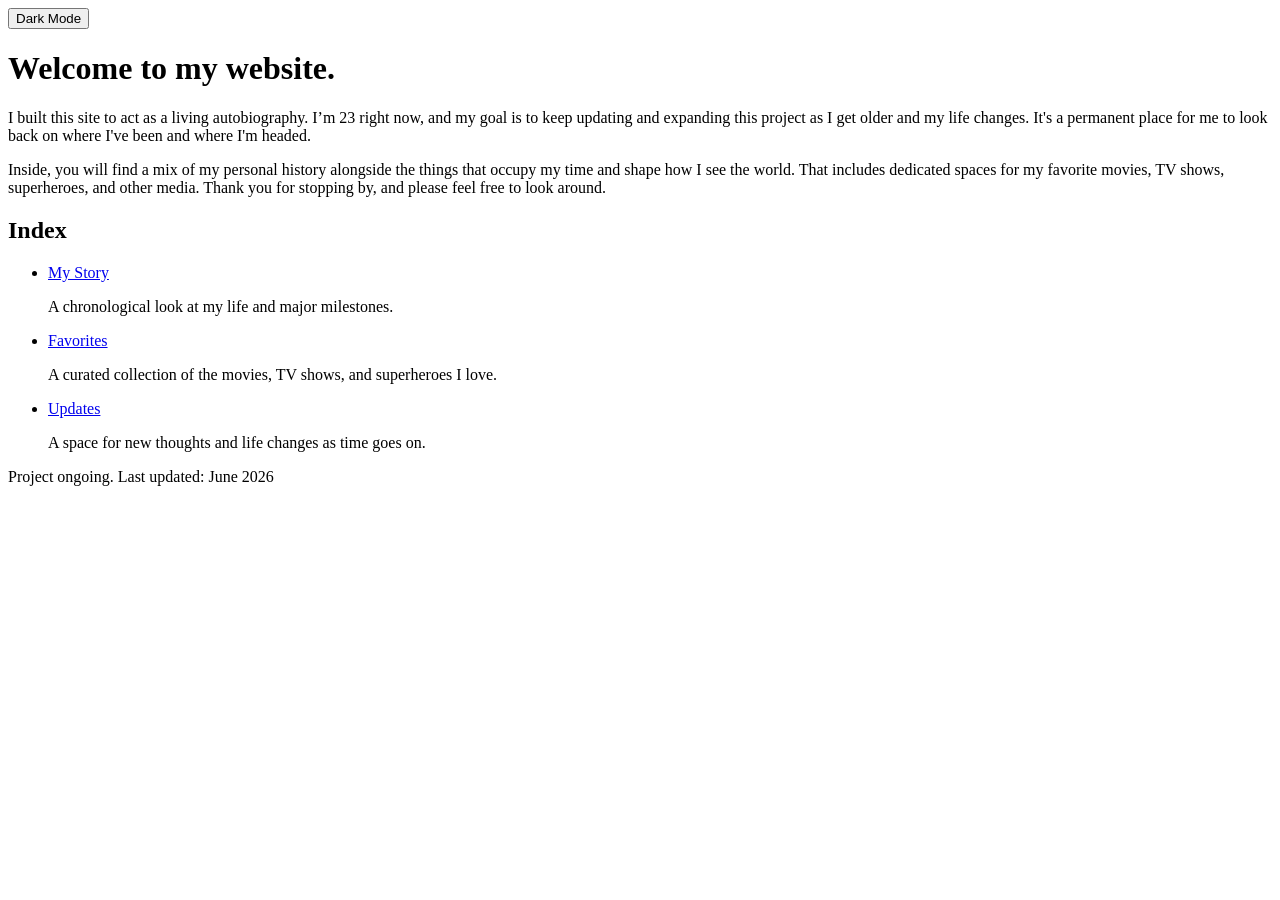
==== index.html @ 2c1f13d9 "Add files via upload" ====
<!DOCTYPE html>
<html lang="en">
<head>
    <meta charset="UTF-8">
    <meta name="viewport" content="width=device-width, initial-scale=1.0">
    <title>My Autobiography</title>
    <link rel="stylesheet" href="style.css">
</head>
<body>

    <div class="container">
       <!-- Dark Mode Toggle Button placed at the top -->
        <button class="theme-toggle-btn" id="theme-toggle">Dark Mode</button> 
        <header>
            <h1>Welcome to my website.</h1>
        </header>

        <main>
            <section class="intro-text">
                <p>I built this site to act as a living autobiography. I’m 23 right now, and my goal is to keep updating and expanding this project as I get older and my life changes. It's a permanent place for me to look back on where I've been and where I'm headed.</p>
                <p>Inside, you will find a mix of my personal history alongside the things that occupy my time and shape how I see the world. That includes dedicated spaces for my favorite movies, TV shows, superheroes, and other media. Thank you for stopping by, and please feel free to look around.</p>
            </section>

            <div class="divider"></div>

            <section>
                <h2 class="index-title">Index</h2>
                <ul class="index-links">
                    <li class="index-item">
                        <a href="story.html">My Story</a>
                        <p>A chronological look at my life and major milestones.</p>
                    </li>
                    <li class="index-item">
                        <a href="favorites.html">Favorites</a>
                        <p>A curated collection of the movies, TV shows, and superheroes I love.</p>
                    </li>
                    <li class="index-item">
                        <a href="updates.html">Updates</a>
                        <p>A space for new thoughts and life changes as time goes on.</p>
                    </li>
                </ul>
            </section>
        </main>

        <footer>
            <p>Project ongoing. Last updated: June 2026</p>
        </footer>

    </div>
<script>
        const toggleBtn = document.getElementById('theme-toggle');
        
        // Check if the user has a saved preference, otherwise default to light
        const currentTheme = localStorage.getItem('theme') || 'light';
        document.documentElement.setAttribute('data-theme', currentTheme);
        toggleBtn.textContent = currentTheme === 'dark' ? 'Light Mode' : 'Dark Mode';

        toggleBtn.addEventListener('click', () => {
            let theme = document.documentElement.getAttribute('data-theme');
            
            if (theme === 'dark') {
                document.documentElement.setAttribute('data-theme', 'light');
                localStorage.setItem('theme', 'light');
                toggleBtn.textContent = 'Dark Mode';
            } else {
                document.documentElement.setAttribute('data-theme', 'dark');
                localStorage.setItem('theme', 'dark');
                toggleBtn.textContent = 'Light Mode';
            }
        });
    </script>
</body>
</html>
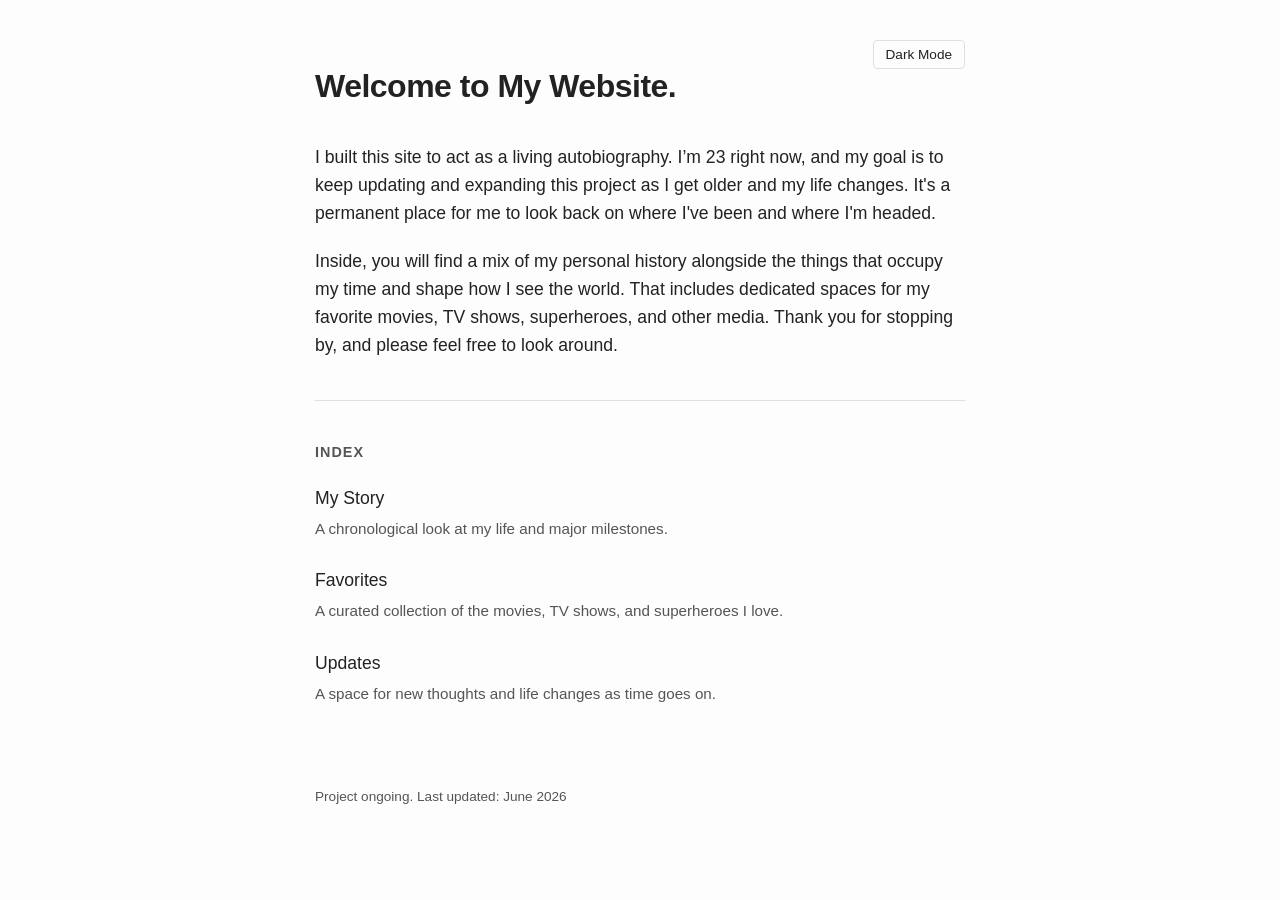
==== commit d0a11095: "Update index.html" ====
--- a/index.html
+++ b/index.html
@@ -12,7 +12,7 @@
        <!-- Dark Mode Toggle Button placed at the top -->
         <button class="theme-toggle-btn" id="theme-toggle">Dark Mode</button> 
         <header>
-            <h1>Welcome to my website.</h1>
+            <h1>Welcome to My Website.</h1>
         </header>
 
         <main>
--- a/style.css
+++ b/style.css
@@ -0,0 +1,402 @@
+/* ==========================================
+   1. COLOR THEME VARIABLES (Light & Dark)
+   ========================================== */
+/* Light theme defaults */
+:root {
+  --bg-color: #fdfdfd;
+  --text-color: #222222;
+  --accent-color: #555555;
+  --border-color: #e0e0e0;
+}
+
+/* Dark theme overrides */
+[data-theme="dark"] {
+  --bg-color: #121212;
+  --text-color: #e0e0e0;
+  --accent-color: #a0a0a0;
+  --border-color: #333333;
+}
+
+/* Smooth Scrolling for the whole page */
+html {
+  scroll-behavior: smooth;
+}
+
+/* ==========================================
+   2. GENERAL BODY & LAYOUT BASE STYLES
+   ========================================== */
+body {
+  font-family: -apple-system, BlinkMacSystemFont, "Segoe UI", Roboto, Helvetica, Arial, sans-serif;
+  background-color: var(--bg-color);
+  color: var(--text-color);
+  line-height: 1.6;
+  margin: 0;
+  padding: 0px 20px 40px 20px; /* Adjusted top padding to accommodate sticky nav */
+}
+
+.container {
+  max-width: 650px;
+  margin: 0 auto;
+  padding-top: 40px;
+}
+
+/* ==========================================
+   3. NAVIGATION & CORE UI
+   ========================================== */
+/* Sticky Year Navigation Menu */
+.year-nav {
+  position: sticky;
+  top: 0;
+  background-color: var(--bg-color);
+  border-bottom: 1px solid var(--border-color);
+  padding: 12px 10px;
+  box-shadow: 0 2px 8px rgba(0,0,0,0.05);
+  display: flex;
+  flex-wrap: wrap;
+  justify-content: center;
+  gap: 8px;
+  z-index: 1000;
+}
+
+.year-nav a {
+  text-decoration: none;
+  color: var(--text-color);
+  font-size: 0.9rem;
+  font-weight: 500;
+  padding: 4px 8px;
+  border-radius: 4px;
+  transition: background 0.2s, color 0.2s;
+}
+
+.year-nav a:hover {
+  background-color: var(--border-color);
+}
+
+/* Back to Top Floating Action Button */
+.back-to-top {
+  position: fixed;
+  bottom: 25px;
+  right: 25px;
+  background-color: var(--text-color);
+  color: var(--bg-color);
+  text-decoration: none;
+  width: 45px;
+  height: 45px;
+  border-radius: 50%;
+  display: flex;
+  align-items: center;
+  justify-content: center;
+  font-size: 20px;
+  box-shadow: 0 4px 12px rgba(0,0,0,0.15);
+  z-index: 1000;
+  opacity: 0; /* Hidden initially */
+  pointer-events: none; /* Prevents interactions when hidden */
+  transition: opacity 0.3s ease, transform 0.2s ease;
+}
+
+.back-to-top.show {
+  opacity: 1;
+  pointer-events: auto;
+}
+
+.back-to-top:hover {
+  transform: translateY(-3px);
+}
+
+.nav-back {
+  font-size: 0.9rem;
+  margin-bottom: 30px;
+}
+
+.nav-back a {
+  color: var(--accent-color);
+  text-decoration: none;
+}
+
+.nav-back a:hover {
+  text-decoration: underline;
+}
+
+header h1 {
+  font-size: 2rem;
+  font-weight: 600;
+  margin-bottom: 30px;
+  letter-spacing: -0.5px;
+}
+
+/* Dark mode toggle switch button elements */
+.theme-toggle-btn {
+  background: none;
+  border: 1px solid var(--border-color);
+  color: var(--text-color);
+  padding: 6px 12px;
+  cursor: pointer;
+  font-size: 0.85rem;
+  border-radius: 4px;
+  float: right;
+}
+
+.theme-toggle-btn:hover {
+  background-color: var(--border-color);
+}
+
+/* ==========================================
+   4. HOMEPAGE SPECIFIC LAYOUTS
+   ========================================== */
+.intro-text p {
+  font-size: 1.1rem;
+  margin-bottom: 20px;
+}
+
+.divider {
+  height: 1px;
+  background-color: var(--border-color);
+  margin: 40px 0;
+}
+
+.index-title {
+  font-size: 0.9rem;
+  text-transform: uppercase;
+  letter-spacing: 1px;
+  color: var(--accent-color);
+  margin-bottom: 20px;
+}
+
+.index-links {
+  list-style: none;
+  padding: 0;
+  margin: 0;
+}
+
+.index-item {
+  margin-bottom: 25px;
+}
+
+.index-item a {
+  font-size: 1.1rem;
+  color: var(--text-color);
+  text-decoration: none;
+  font-weight: 500;
+  display: inline-block;
+}
+
+.index-item a:hover {
+  text-decoration: underline;
+}
+
+.index-item p {
+  margin: 5px 0 0 0;
+  font-size: 0.95rem;
+  color: var(--accent-color);
+}
+
+/* ==========================================
+   5. TIMELINE & COLLAGE LAYOUTS
+   ========================================== */
+.timeline-year {
+  margin-top: 50px;
+  border-top: 2px solid var(--text-color);
+  padding-top: 20px;
+  scroll-margin-top: 70px; /* Prevents header from covering titles when jumping anchors */
+}
+
+.timeline-year h2 {
+  font-size: 1.6rem;
+  margin: 0 0 30px 0;
+  font-weight: 600;
+}
+
+.timeline-month {
+  margin-bottom: 35px;
+  padding-left: 20px;
+  border-left: 1px solid var(--border-color);
+}
+
+.timeline-month h3 {
+  font-size: 1.05rem;
+  text-transform: uppercase;
+  letter-spacing: 0.5px;
+  color: var(--accent-color);
+  margin: 0 0 10px 0;
+}
+
+.timeline-month p {
+  font-size: 1.05rem;
+  margin: 0;
+}
+
+/* Photo Collage Structure */
+.photo-collage {
+  display: grid;
+  grid-template-columns: repeat(3, 1fr);
+  grid-gap: 10px;
+  margin-top: 15px;
+  margin-bottom: 15px;
+}
+
+.collage-item {
+  position: relative;
+  background-color: var(--border-color);
+  border-radius: 4px;
+  overflow: hidden;
+  aspect-ratio: 1 / 1;
+}
+
+.collage-item.large {
+  grid-column: span 2;
+  grid-row: span 2;
+  aspect-ratio: auto;
+}
+
+.collage-item img {
+  width: 100%;
+  height: 100%;
+  object-fit: cover;
+  display: block;
+  cursor: pointer;
+  transition: opacity 0.2s ease;
+}
+
+.collage-item img:hover {
+  opacity: 0.9;
+}
+
+/* ==========================================
+   6. FAVORITES PAGE SPECIFIC LAYOUTS
+   ========================================== */
+.category-section {
+  margin-bottom: 50px;
+}
+
+.category-title {
+  font-size: 0.9rem;
+  text-transform: uppercase;
+  letter-spacing: 1px;
+  color: var(--accent-color);
+  border-bottom: 1px solid var(--border-color);
+  padding-bottom: 10px;
+  margin-bottom: 20px;
+}
+
+.favorites-list {
+  list-style: none;
+  padding: 0;
+  margin: 0;
+}
+
+.favorite-item {
+  margin-bottom: 20px;
+}
+
+.favorite-title {
+  font-size: 1.1rem;
+  font-weight: 500;
+  margin: 0;
+}
+
+.favorite-meta {
+  font-size: 0.9rem;
+  color: var(--accent-color);
+  margin: 2px 0 0 0;
+}
+
+/* ==========================================
+   7. POP-UP LIGHTBOX VIEWER CONTROL STYLES
+   ========================================== */
+.lightbox-overlay {
+  display: none;
+  position: fixed;
+  z-index: 1000;
+  top: 0;
+  left: 0;
+  width: 100%;
+  height: 100%;
+  background-color: rgba(0, 0, 0, 0.9);
+  justify-content: center;
+  align-items: center;
+  user-select: none;
+}
+
+.lightbox-img {
+  max-width: 85%;
+  max-height: 85%;
+  object-fit: contain;
+  border-radius: 4px;
+  box-shadow: 0 4px 20px rgba(0,0,0,0.5);
+}
+
+.lightbox-btn {
+  position: absolute;
+  background: none;
+  border: none;
+  color: #ffffff;
+  font-size: 2.5rem;
+  cursor: pointer;
+  opacity: 0.7;
+  transition: opacity 0.2s;
+  padding: 10px;
+}
+
+.lightbox-btn:hover {
+  opacity: 1;
+}
+
+.lightbox-close {
+  top: 20px;
+  right: 20px;
+  font-size: 2rem;
+  line-height: 1;
+}
+
+.lightbox-prev {
+  left: 20px;
+  top: 50%;
+  transform: translateY(-50%);
+}
+
+.lightbox-next {
+  right: 20px;
+  top: 50%;
+  transform: translateY(-50%);
+}
+
+
+
+/* ==========================================
+   8. FOOTER & MEDIA RESPONSIVENESS RULES
+   ========================================== */
+footer {
+  margin-top: 80px;
+  font-size: 0.85rem;
+  color: var(--accent-color);
+}
+
+@media (max-width: 600px) {
+  .lightbox-btn {
+    font-size: 2rem;
+  }
+  .lightbox-prev {
+    left: 5px;
+  }
+  .lightbox-next {
+    right: 5px;
+  }
+}
+
+@media (max-width: 480px) {
+  .photo-collage {
+    grid-template-columns: repeat(2, 1fr);
+  }
+  .collage-item.large {
+    grid-column: span 2;
+    grid-row: span 1;
+  }
+  .year-nav {
+    gap: 4px;
+    padding: 8px 4px;
+  }
+  .year-nav a {
+    font-size: 0.8rem;
+    padding: 3px 6px;
+  }
+}
